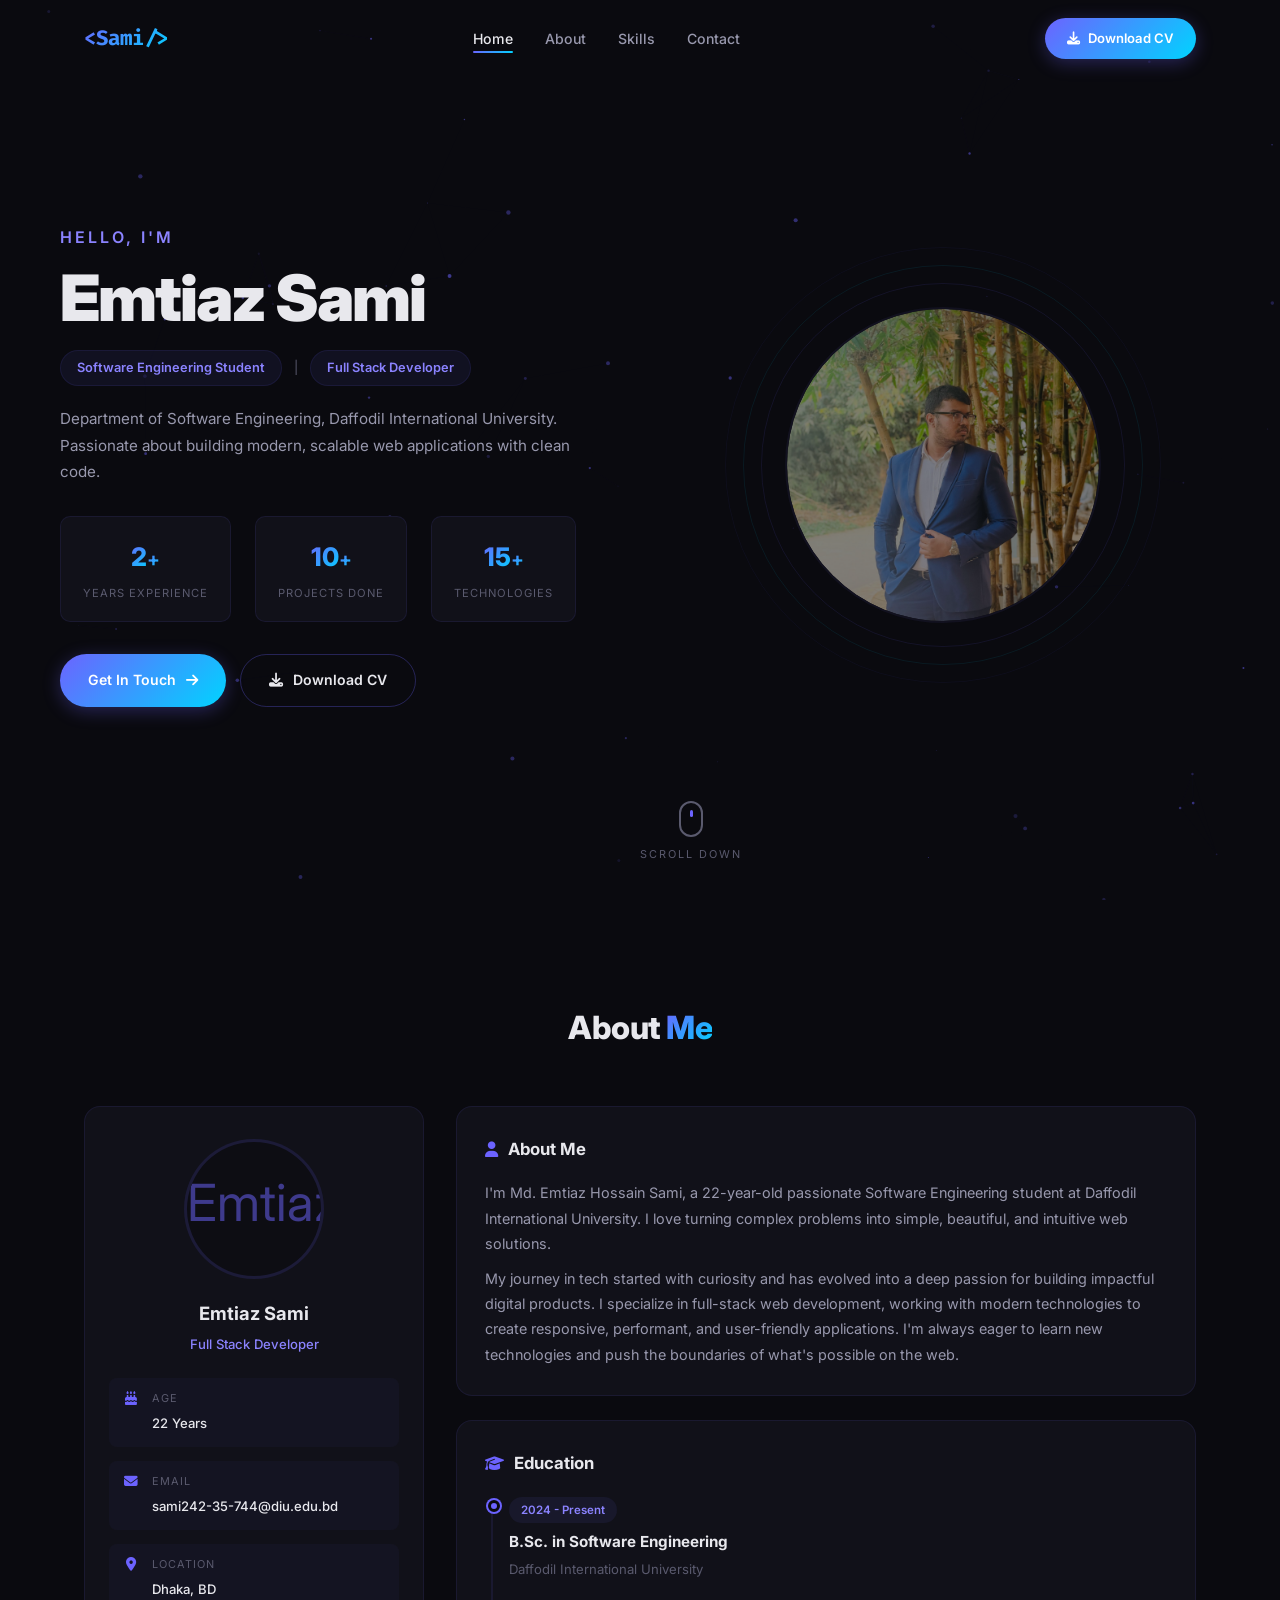
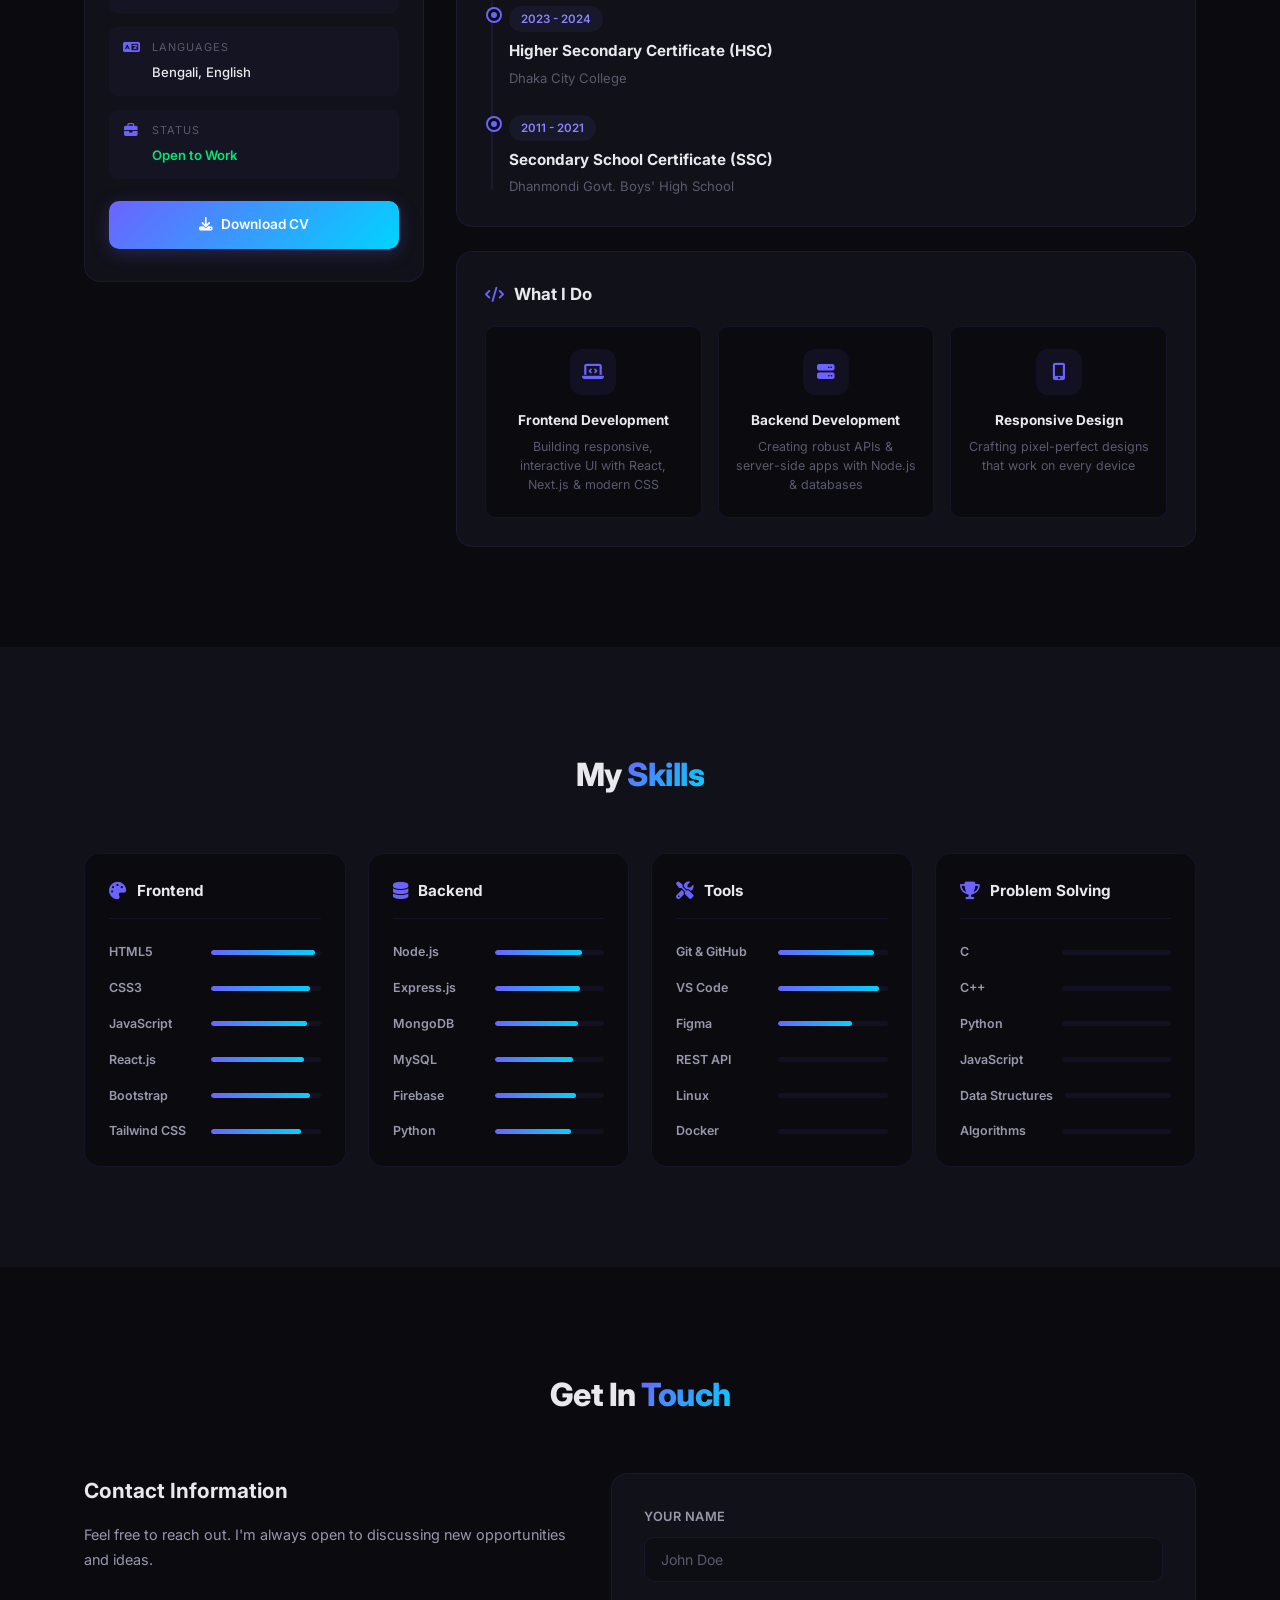
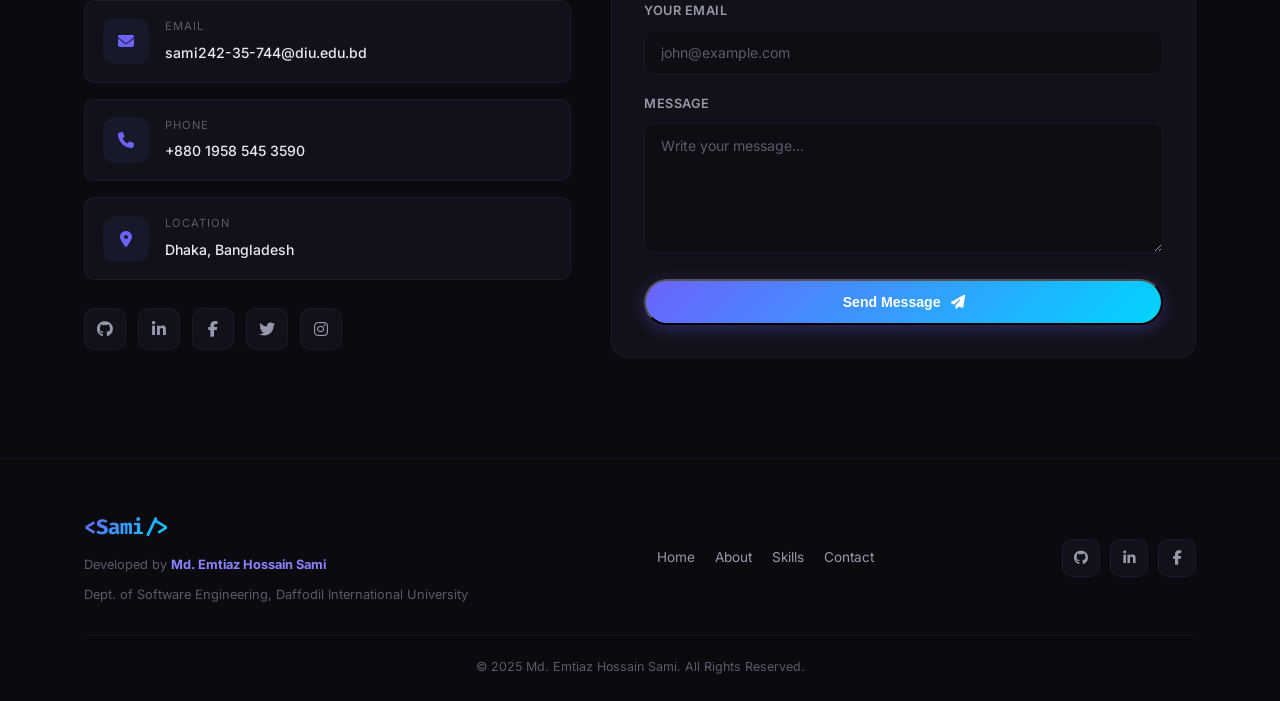
==== index.htm @ e71efe50 "Rename index.html to index.htm" ====
<!DOCTYPE html>
<html lang="en">
<head>
    <meta charset="UTF-8">
    <meta name="viewport" content="width=device-width, initial-scale=1.0">
    <title>Emtiaz Sami | Portfolio</title>
    <link rel="preconnect" href="https://fonts.googleapis.com">
    <link href="https://fonts.googleapis.com/css2?family=Inter:wght@300;400;500;600;700;800;900&family=Fira+Code:wght@400;500&display=swap" rel="stylesheet">
    <link rel="stylesheet" href="https://cdnjs.cloudflare.com/ajax/libs/font-awesome/6.5.1/css/all.min.css">
    <link rel="stylesheet" href="style.css">
</head>
<body>

    <!-- LOADER -->
    <div class="loader" id="loader">
        <div class="loader-content">
            <div class="loader-spinner"></div>
            <span>Loading...</span>
        </div>
    </div>

    <!-- PARTICLES -->
    <canvas id="particles"></canvas>

    <!-- NAVBAR -->
    <nav class="navbar" id="navbar">
        <div class="nav-container">
            <a href="#home" class="nav-logo">&lt;Sami/&gt;</a>
            <ul class="nav-menu" id="navMenu">
                <li><a href="#home" class="nav-link active">Home</a></li>
                <li><a href="#about" class="nav-link">About</a></li>
                <li><a href="#skills" class="nav-link">Skills</a></li>
                <li><a href="#contact" class="nav-link">Contact</a></li>
            </ul>
            <div class="nav-actions">
                <a href="#" class="btn-download" id="downloadCVNav">
                    <i class="fas fa-download"></i> Download CV
                </a>
                <button class="menu-btn" id="menuBtn">
                    <span></span><span></span><span></span>
                </button>
            </div>
        </div>
    </nav>

    <!-- MOBILE MENU -->
    <div class="mobile-menu" id="mobileMenu">
        <a href="#home">Home</a>
        <a href="#about">About</a>
        <a href="#skills">Skills</a>
        <a href="#contact">Contact</a>
        <a href="#" class="btn-download-mobile" id="downloadCVMobile">
            <i class="fas fa-download"></i> Download CV
        </a>
    </div>

    <!-- ========== HOME ========== -->
    <section class="hero" id="home">
        <div class="hero-container">
            <div class="hero-left">
                <p class="hero-greeting">Hello, I'm</p>
                <h1 class="hero-name">Emtiaz Sami</h1>
                <div class="hero-role">
                    <span class="role-tag">Software Engineering Student</span>
                    <span class="role-divider">|</span>
                    <span class="role-tag">Full Stack Developer</span>
                </div>
                <p class="hero-desc">
                    Department of Software Engineering, Daffodil International University. 
                    Passionate about building modern, scalable web applications with clean code.
                </p>
                <div class="hero-stats">
                    <div class="stat-box">
                        <span class="stat-num" data-count="2">0</span><span class="stat-plus">+</span>
                        <span class="stat-text">Years Experience</span>
                    </div>
                    <div class="stat-box">
                        <span class="stat-num" data-count="10">0</span><span class="stat-plus">+</span>
                        <span class="stat-text">Projects Done</span>
                    </div>
                    <div class="stat-box">
                        <span class="stat-num" data-count="15">0</span><span class="stat-plus">+</span>
                        <span class="stat-text">Technologies</span>
                    </div>
                </div>
                <div class="hero-btns">
                    <a href="#contact" class="btn-primary">
                        <span>Get In Touch</span>
                        <i class="fas fa-arrow-right"></i>
                    </a>
                    <a href="#" class="btn-outline" id="downloadCVHero">
                        <i class="fas fa-download"></i>
                        <span>Download CV</span>
                    </a>
                </div>
            </div>
            <div class="hero-right">
                <div class="hero-photo-wrap">
                    <div class="hero-photo-ring ring-1"></div>
                    <div class="hero-photo-ring ring-2"></div>
                    <div class="hero-photo-ring ring-3"></div>
                    <div class="hero-photo">
                        <img src="hero-photo.jpg.jpg" alt="Emtiaz">
                    </div>
                </div>
            </div>
        </div>
        <div class="scroll-down">
            <div class="scroll-mouse"><div class="scroll-wheel"></div></div>
            <span>Scroll Down</span>
        </div>
    </section>

    <!-- ========== ABOUT ========== -->
    <section class="about-section" id="about">
        <div class="container">
            <h2 class="section-heading">About <span class="text-gradient">Me</span></h2>
            <div class="about-layout">
                <!-- Left Sidebar -->
                <div class="about-sidebar">
                    <div class="about-photo-card">
                        <div class="about-photo">
                            <img src="about-photo.jpg" alt="Emtiaz">
                        </div>
                        <h3>Emtiaz Sami</h3>
                        <p>Full Stack Developer</p>
                        <div class="about-quick-info">
                            <div class="quick-item">
                                <i class="fas fa-birthday-cake"></i>
                                <div>
                                    <span class="quick-label">Age</span>
                                    <span class="quick-value">22 Years</span>
                                </div>
                            </div>
                            <div class="quick-item">
                                <i class="fas fa-envelope"></i>
                                <div>
                                    <span class="quick-label">Email</span>
                                    <span class="quick-value">sami242-35-744@diu.edu.bd</span>
                                </div>
                            </div>
                            <div class="quick-item">
                                <i class="fas fa-map-marker-alt"></i>
                                <div>
                                    <span class="quick-label">Location</span>
                                    <span class="quick-value">Dhaka, BD</span>
                                </div>
                            </div>
                            <div class="quick-item">
                                <i class="fas fa-language"></i>
                                <div>
                                    <span class="quick-label">Languages</span>
                                    <span class="quick-value">Bengali, English</span>
                                </div>
                            </div>
                            <div class="quick-item">
                                <i class="fas fa-briefcase"></i>
                                <div>
                                    <span class="quick-label">Status</span>
                                    <span class="quick-value status-open">Open to Work</span>
                                </div>
                            </div>
                        </div>
                        <a href="#" class="btn-download-full" id="downloadCVAbout">
                            <i class="fas fa-download"></i> Download CV
                        </a>
                    </div>
                </div>

                <!-- Right Content -->
                <div class="about-main">
                    <div class="about-card">
                        <h3><i class="fas fa-user"></i> About Me</h3>
                        <p>
                            I'm Md. Emtiaz Hossain Sami, a 22-year-old passionate Software Engineering student 
                            at Daffodil International University. I love turning complex problems into simple, 
                            beautiful, and intuitive web solutions.
                        </p>
                        <p>
                            My journey in tech started with curiosity and has evolved into a deep passion for 
                            building impactful digital products. I specialize in full-stack web development, 
                            working with modern technologies to create responsive, performant, and user-friendly 
                            applications. I'm always eager to learn new technologies and push the boundaries 
                            of what's possible on the web.
                        </p>
                    </div>

                    <div class="about-card">
                        <h3><i class="fas fa-graduation-cap"></i> Education</h3>
                        <div class="timeline">
                            <div class="timeline-item">
                                <div class="timeline-dot"></div>
                                <div class="timeline-content">
                                    <span class="timeline-date">2024 - Present</span>
                                    <h4>B.Sc. in Software Engineering</h4>
                                    <p>Daffodil International University</p>
                                </div>
                            </div>
                            <div class="timeline-item">
                                <div class="timeline-dot"></div>
                                <div class="timeline-content">
                                    <span class="timeline-date">2023 - 2024</span>
                                    <h4>Higher Secondary Certificate (HSC)</h4>
                                    <p>Dhaka City College</p>
                                </div>
                            </div>
                            <div class="timeline-item">
                                <div class="timeline-dot"></div>
                                <div class="timeline-content">
                                    <span class="timeline-date">2011 - 2021</span>
                                    <h4>Secondary School Certificate (SSC)</h4>
                                    <p>Dhanmondi Govt. Boys' High School</p>
                                </div>
                            </div>
                        </div>
                    </div>

                    <div class="about-card">
                        <h3><i class="fas fa-code"></i> What I Do</h3>
                        <div class="service-grid">
                            <div class="service-item">
                                <div class="service-icon"><i class="fas fa-laptop-code"></i></div>
                                <h4>Frontend Development</h4>
                                <p>Building responsive, interactive UI with React, Next.js & modern CSS</p>
                            </div>
                            <div class="service-item">
                                <div class="service-icon"><i class="fas fa-server"></i></div>
                                <h4>Backend Development</h4>
                                <p>Creating robust APIs & server-side apps with Node.js & databases</p>
                            </div>
                            <div class="service-item">
                                <div class="service-icon"><i class="fas fa-mobile-alt"></i></div>
                                <h4>Responsive Design</h4>
                                <p>Crafting pixel-perfect designs that work on every device</p>
                            </div>
                        </div>
                    </div>
                </div>
            </div>
        </div>
    </section>

    <!-- ========== SKILLS ========== -->
    <section class="skills-section" id="skills">
        <div class="container">
            <h2 class="section-heading">My <span class="text-gradient">Skills</span></h2>
            <div class="skills-grid">
                <!-- Frontend -->
                <div class="skill-category">
                    <div class="skill-category-header">
                        <i class="fas fa-palette"></i>
                        <h3>Frontend</h3>
                    </div>
                    <div class="skill-list">
                        <div class="skill-item">
                            <span class="skill-name">HTML5</span>
                            <div class="skill-bar-bg"><div class="skill-bar-fill" data-width="95"></div></div>
                        </div>
                        <div class="skill-item">
                            <span class="skill-name">CSS3</span>
                            <div class="skill-bar-bg"><div class="skill-bar-fill" data-width="90"></div></div>
                        </div>
                        <div class="skill-item">
                            <span class="skill-name">JavaScript</span>
                            <div class="skill-bar-bg"><div class="skill-bar-fill" data-width="88"></div></div>
                        </div>
                        <div class="skill-item">
                            <span class="skill-name">React.js</span>
                            <div class="skill-bar-bg"><div class="skill-bar-fill" data-width="85"></div></div>
                        </div>
                        <div class="skill-item">
                            <span class="skill-name">Bootstrap</span>
                            <div class="skill-bar-bg"><div class="skill-bar-fill" data-width="90"></div></div>
                        </div>
                        <div class="skill-item">
                            <span class="skill-name">Tailwind CSS</span>
                            <div class="skill-bar-bg"><div class="skill-bar-fill" data-width="82"></div></div>
                        </div>
                    </div>
                </div>

                <!-- Backend -->
                <div class="skill-category">
                    <div class="skill-category-header">
                        <i class="fas fa-database"></i>
                        <h3>Backend</h3>
                    </div>
                    <div class="skill-list">
                        <div class="skill-item">
                            <span class="skill-name">Node.js</span>
                            <div class="skill-bar-bg"><div class="skill-bar-fill" data-width="80"></div></div>
                        </div>
                        <div class="skill-item">
                            <span class="skill-name">Express.js</span>
                            <div class="skill-bar-bg"><div class="skill-bar-fill" data-width="78"></div></div>
                        </div>
                        <div class="skill-item">
                            <span class="skill-name">MongoDB</span>
                            <div class="skill-bar-bg"><div class="skill-bar-fill" data-width="76"></div></div>
                        </div>
                        <div class="skill-item">
                            <span class="skill-name">MySQL</span>
                            <div class="skill-bar-bg"><div class="skill-bar-fill" data-width="72"></div></div>
                        </div>
                        <div class="skill-item">
                            <span class="skill-name">Firebase</span>
                            <div class="skill-bar-bg"><div class="skill-bar-fill" data-width="74"></div></div>
                        </div>
                        <div class="skill-item">
                            <span class="skill-name">Python</span>
                            <div class="skill-bar-bg"><div class="skill-bar-fill" data-width="70"></div></div>
                        </div>
                    </div>
                </div>

                <!-- Tools -->
                <div class="skill-category">
                    <div class="skill-category-header">
                        <i class="fas fa-tools"></i>
                        <h3>Tools</h3>
                    </div>
                    <div class="skill-list">
                        <div class="skill-item">
                            <span class="skill-name">Git & GitHub</span>
                            <div class="skill-bar-bg"><div class="skill-bar-fill" data-width="88"></div></div>
                        </div>
                        <div class="skill-item">
                            <span class="skill-name">VS Code</span>
                            <div class="skill-bar-bg"><div class="skill-bar-fill" data-width="92"></div></div>
                        </div>
                        <div class="skill-item">
                            <span class="skill-name">Figma</span>
                            <div class="skill-bar-bg"><div class="skill-bar-fill" data-width="68"></div></div>
                        </div>
                        <div class="skill-item">
                            <span class="skill-name">REST API</span>
                            <div class="skill-bar-bg"><div class="skill-bar-fill" data-width="80"></div></div>
                        </div>
                        <div class="skill-item">
                            <span class="skill-name">Linux</span>
                            <div class="skill-bar-bg"><div class="skill-bar-fill" data-width="60"></div></div>
                        </div>
                        <div class="skill-item">
                            <span class="skill-name">Docker</span>
                            <div class="skill-bar-bg"><div class="skill-bar-fill" data-width="55"></div></div>
                        </div>
                    </div>
                </div>

                <!-- Competitive Programming -->
                <div class="skill-category">
                    <div class="skill-category-header">
                        <i class="fas fa-trophy"></i>
                        <h3>Problem Solving</h3>
                    </div>
                    <div class="skill-list">
                        <div class="skill-item">
                            <span class="skill-name">C</span>
                            <div class="skill-bar-bg"><div class="skill-bar-fill" data-width="78"></div></div>
                        </div>
                        <div class="skill-item">
                            <span class="skill-name">C++</span>
                            <div class="skill-bar-bg"><div class="skill-bar-fill" data-width="72"></div></div>
                        </div>
                        <div class="skill-item">
                            <span class="skill-name">Python</span>
                            <div class="skill-bar-bg"><div class="skill-bar-fill" data-width="70"></div></div>
                        </div>
                        <div class="skill-item">
                            <span class="skill-name">JavaScript</span>
                            <div class="skill-bar-bg"><div class="skill-bar-fill" data-width="75"></div></div>
                        </div>
                        <div class="skill-item">
                            <span class="skill-name">Data Structures</span>
                            <div class="skill-bar-bg"><div class="skill-bar-fill" data-width="74"></div></div>
                        </div>
                        <div class="skill-item">
                            <span class="skill-name">Algorithms</span>
                            <div class="skill-bar-bg"><div class="skill-bar-fill" data-width="72"></div></div>
                        </div>
                    </div>
                </div>
            </div>
        </div>
    </section>

    <!-- ========== CONTACT ========== -->
    <section class="contact-section" id="contact">
        <div class="container">
            <h2 class="section-heading">Get In <span class="text-gradient">Touch</span></h2>
            <div class="contact-layout">
                <!-- Left Info -->
                <div class="contact-info">
                    <h3>Contact Information</h3>
                    <p>Feel free to reach out. I'm always open to discussing new opportunities and ideas.</p>
                    <div class="contact-list">
                        <div class="contact-item">
                            <div class="contact-icon"><i class="fas fa-envelope"></i></div>
                            <div>
                                <span>Email</span>
                                <a href="mailto:sami242-35-744@diu.edu.bd">sami242-35-744@diu.edu.bd</a>
                            </div>
                        </div>
                        <div class="contact-item">
                            <div class="contact-icon"><i class="fas fa-phone"></i></div>
                            <div>
                                <span>Phone</span>
                                <a href="tel:+88019585453590">+880 1958 545 3590</a>
                            </div>
                        </div>
                        <div class="contact-item">
                            <div class="contact-icon"><i class="fas fa-map-marker-alt"></i></div>
                            <div>
                                <span>Location</span>
                                <a href="#">Dhaka, Bangladesh</a>
                            </div>
                        </div>
                    </div>
                    <div class="contact-socials">
                        <a href="https://github.com/sami21-lgtm" target="_blank"><i class="fab fa-github"></i></a>
                        <a href="#"><i class="fab fa-linkedin-in"></i></a>
                        <a href="#"><i class="fab fa-facebook-f"></i></a>
                        <a href="#"><i class="fab fa-twitter"></i></a>
                        <a href="#"><i class="fab fa-instagram"></i></a>
                    </div>
                </div>

                <!-- Right Form -->
                <div class="contact-form-wrap">
                    <form id="contactForm" class="contact-form">
                        <div class="form-group">
                            <label>Your Name</label>
                            <input type="text" id="cName" placeholder="John Doe" required>
                        </div>
                        <div class="form-group">
                            <label>Your Email</label>
                            <input type="email" id="cEmail" placeholder="john@example.com" required>
                        </div>
                        <div class="form-group">
                            <label>Message</label>
                            <textarea id="cMessage" rows="6" placeholder="Write your message..." required></textarea>
                        </div>
                        <button type="submit" class="btn-primary btn-full">
                            <span>Send Message</span>
                            <i class="fas fa-paper-plane"></i>
                        </button>
                    </form>
                </div>
            </div>
        </div>
    </section>

    <!-- FOOTER -->
    <footer class="footer">
        <div class="container">
            <div class="footer-inner">
                <div class="footer-brand">
                    <a href="#home" class="nav-logo">&lt;Sami/&gt;</a>
                    <p>Developed by <strong>Md. Emtiaz Hossain Sami</strong></p>
                    <p>Dept. of Software Engineering, Daffodil International University</p>
                </div>
                <div class="footer-links">
                    <a href="#home">Home</a>
                    <a href="#about">About</a>
                    <a href="#skills">Skills</a>
                    <a href="#contact">Contact</a>
                </div>
                <div class="footer-socials">
                    <a href="https://github.com/sami21-lgtm" target="_blank"><i class="fab fa-github"></i></a>
                    <a href="#"><i class="fab fa-linkedin-in"></i></a>
                    <a href="#"><i class="fab fa-facebook-f"></i></a>
                </div>
            </div>
            <div class="footer-bottom">
                <p>&copy; 2025 Md. Emtiaz Hossain Sami. All Rights Reserved.</p>
            </div>
        </div>
    </footer>

    <!-- BACK TO TOP -->
    <button class="back-top" id="backTop"><i class="fas fa-arrow-up"></i></button>

    <script src="script.js"></script>
</body>
</html>
---- style.css ----
/* ========================================
   RESET & VARIABLES
======================================== */
*, *::before, *::after { margin: 0; padding: 0; box-sizing: border-box; }

:root {
    --bg: #0a0a0f;
    --bg-card: #111119;
    --bg-card-hover: #16161f;
    --bg-input: #0d0d14;
    --text: #e8e8ed;
    --text-secondary: #9898ad;
    --text-muted: #5a5a6e;
    --accent: #6c63ff;
    --accent-light: #8b83ff;
    --accent-cyan: #00d4ff;
    --gradient: linear-gradient(135deg, #6c63ff, #00d4ff);
    --gradient-hover: linear-gradient(135deg, #5a52e0, #00b8d9);
    --border: rgba(108, 99, 255, 0.1);
    --border-hover: rgba(108, 99, 255, 0.3);
    --glow: 0 0 25px rgba(108, 99, 255, 0.12);
    --glow-strong: 0 0 45px rgba(108, 99, 255, 0.22);
    --radius: 16px;
    --radius-sm: 10px;
    --transition: all 0.35s cubic-bezier(0.4, 0, 0.2, 1);
    --font: 'Inter', sans-serif;
    --font-code: 'Fira Code', monospace;
}

html {
    scroll-behavior: smooth;
    scrollbar-width: thin;
    scrollbar-color: var(--accent) var(--bg);
}
html::-webkit-scrollbar { width: 5px; }
html::-webkit-scrollbar-track { background: var(--bg); }
html::-webkit-scrollbar-thumb { background: var(--accent); border-radius: 3px; }

body {
    font-family: var(--font);
    background: var(--bg);
    color: var(--text);
    line-height: 1.75;
    overflow-x: hidden;
}

a { text-decoration: none; color: inherit; transition: var(--transition); }
img { max-width: 100%; display: block; }

.container { max-width: 1160px; margin: 0 auto; padding: 0 24px; }

.text-gradient {
    background: var(--gradient);
    -webkit-background-clip: text;
    -webkit-text-fill-color: transparent;
    background-clip: text;
}

.section-heading {
    font-size: 2rem;
    font-weight: 800;
    text-align: center;
    margin-bottom: 50px;
    letter-spacing: -0.5px;
}

/* ========================================
   LOADER
======================================== */
.loader {
    position: fixed;
    inset: 0;
    background: var(--bg);
    z-index: 100000;
    display: flex;
    align-items: center;
    justify-content: center;
    transition: opacity 0.6s, visibility 0.6s;
}
.loader.hidden { opacity: 0; visibility: hidden; pointer-events: none; }

.loader-content {
    display: flex;
    flex-direction: column;
    align-items: center;
    gap: 20px;
    color: var(--text-secondary);
    font-size: 0.9rem;
}

.loader-spinner {
    width: 40px;
    height: 40px;
    border: 3px solid var(--border);
    border-top-color: var(--accent);
    border-radius: 50%;
    animation: spin 0.8s linear infinite;
}

@keyframes spin { to { transform: rotate(360deg); } }

/* ========================================
   PARTICLES
======================================== */
#particles {
    position: fixed;
    inset: 0;
    z-index: 0;
    pointer-events: none;
}

/* ========================================
   NAVBAR
======================================== */
.navbar {
    position: fixed;
    top: 0;
    left: 0;
    right: 0;
    z-index: 1000;
    padding: 18px 0;
    transition: var(--transition);
}

.navbar.scrolled {
    background: rgba(10, 10, 15, 0.92);
    backdrop-filter: blur(20px);
    -webkit-backdrop-filter: blur(20px);
    border-bottom: 1px solid var(--border);
    padding: 12px 0;
}

.nav-container {
    max-width: 1160px;
    margin: 0 auto;
    padding: 0 24px;
    display: flex;
    align-items: center;
    justify-content: space-between;
}

.nav-logo {
    font-family: var(--font-code);
    font-size: 1.3rem;
    font-weight: 700;
    background: var(--gradient);
    -webkit-background-clip: text;
    -webkit-text-fill-color: transparent;
    background-clip: text;
}

.nav-menu {
    display: flex;
    list-style: none;
    gap: 32px;
}

.nav-link {
    color: var(--text-secondary);
    font-size: 0.88rem;
    font-weight: 500;
    position: relative;
    padding: 4px 0;
}

.nav-link::after {
    content: '';
    position: absolute;
    bottom: -2px;
    left: 0;
    width: 0;
    height: 2px;
    background: var(--gradient);
    border-radius: 2px;
    transition: width 0.3s;
}

.nav-link:hover, .nav-link.active { color: var(--text); }
.nav-link:hover::after, .nav-link.active::after { width: 100%; }

.nav-actions { display: flex; align-items: center; gap: 14px; }

.btn-download {
    display: inline-flex;
    align-items: center;
    gap: 8px;
    padding: 9px 22px;
    background: var(--gradient);
    border-radius: 50px;
    color: #fff;
    font-size: 0.82rem;
    font-weight: 600;
    box-shadow: 0 4px 18px rgba(108, 99, 255, 0.3);
    transition: var(--transition);
}

.btn-download:hover {
    transform: translateY(-2px);
    box-shadow: 0 6px 28px rgba(108, 99, 255, 0.45);
}

.menu-btn {
    display: none;
    flex-direction: column;
    gap: 5px;
    background: none;
    border: none;
    cursor: pointer;
    padding: 4px;
    z-index: 1001;
}

.menu-btn span {
    width: 24px;
    height: 2px;
    background: var(--text);
    border-radius: 2px;
    transition: var(--transition);
    transform-origin: center;
}

.menu-btn.active span:nth-child(1) { transform: translateY(7px) rotate(45deg); }
.menu-btn.active span:nth-child(2) { opacity: 0; }
.menu-btn.active span:nth-child(3) { transform: translateY(-7px) rotate(-45deg); }

/* Mobile Menu */
.mobile-menu {
    position: fixed;
    inset: 0;
    background: rgba(10, 10, 15, 0.97);
    backdrop-filter: blur(30px);
    z-index: 999;
    display: flex;
    flex-direction: column;
    align-items: center;
    justify-content: center;
    gap: 24px;
    opacity: 0;
    visibility: hidden;
    transition: var(--transition);
}

.mobile-menu.active { opacity: 1; visibility: visible; }

.mobile-menu a {
    font-size: 1.5rem;
    font-weight: 700;
    color: var(--text-secondary);
    transition: var(--transition);
}

.mobile-menu a:hover { color: var(--text); transform: translateX(6px); }

.btn-download-mobile {
    display: inline-flex;
    align-items: center;
    gap: 8px;
    padding: 14px 32px;
    background: var(--gradient);
    border-radius: 50px;
    color: #fff !important;
    font-weight: 600 !important;
    font-size: 1rem !important;
    margin-top: 12px;
    box-shadow: 0 4px 18px rgba(108, 99, 255, 0.3);
}

@media (max-width: 900px) {
    .nav-menu { display: none; }
    .btn-download { display: none; }
    .menu-btn { display: flex; }
}

/* ========================================
   HERO
======================================== */
.hero {
    min-height: 100vh;
    display: flex;
    align-items: center;
    justify-content: center;
    position: relative;
    z-index: 1;
    padding: 110px 24px 80px;
}

.hero-container {
    max-width: 1160px;
    margin: 0 auto;
    width: 100%;
    display: grid;
    grid-template-columns: 1fr 1fr;
    align-items: center;
    gap: 50px;
}

.hero-greeting {
    font-size: 1rem;
    color: var(--accent-light);
    font-weight: 600;
    text-transform: uppercase;
    letter-spacing: 3px;
    margin-bottom: 12px;
    animation: fadeUp 0.8s ease forwards;
}

.hero-name {
    font-size: clamp(2.6rem, 5.5vw, 4rem);
    font-weight: 900;
    letter-spacing: -2px;
    line-height: 1.1;
    margin-bottom: 16px;
    animation: fadeUp 0.8s ease 0.1s both;
}

.hero-role {
    display: flex;
    align-items: center;
    gap: 12px;
    flex-wrap: wrap;
    margin-bottom: 20px;
    animation: fadeUp 0.8s ease 0.2s both;
}

.role-tag {
    padding: 6px 16px;
    background: rgba(108, 99, 255, 0.08);
    border: 1px solid var(--border);
    border-radius: 50px;
    font-size: 0.8rem;
    font-weight: 600;
    color: var(--accent-light);
}

.role-divider { color: var(--text-muted); font-size: 0.8rem; }

.hero-desc {
    color: var(--text-secondary);
    font-size: 0.95rem;
    max-width: 520px;
    margin-bottom: 30px;
    animation: fadeUp 0.8s ease 0.3s both;
}

.hero-stats {
    display: flex;
    gap: 24px;
    flex-wrap: wrap;
    margin-bottom: 32px;
    animation: fadeUp 0.8s ease 0.4s both;
}

.stat-box {
    padding: 18px 22px;
    background: var(--bg-card);
    border: 1px solid var(--border);
    border-radius: var(--radius-sm);
    text-align: center;
    min-width: 130px;
    transition: var(--transition);
}

.stat-box:hover {
    border-color: var(--border-hover);
    transform: translateY(-3px);
    box-shadow: var(--glow);
}

.stat-num {
    font-size: 1.6rem;
    font-weight: 800;
    background: var(--gradient);
    -webkit-background-clip: text;
    -webkit-text-fill-color: transparent;
    background-clip: text;
}

.stat-plus {
    font-size: 1.2rem;
    font-weight: 700;
    background: var(--gradient);
    -webkit-background-clip: text;
    -webkit-text-fill-color: transparent;
    background-clip: text;
}

.stat-text {
    display: block;
    font-size: 0.7rem;
    color: var(--text-muted);
    text-transform: uppercase;
    letter-spacing: 1px;
    margin-top: 4px;
}

.hero-btns {
    display: flex;
    gap: 14px;
    flex-wrap: wrap;
    animation: fadeUp 0.8s ease 0.5s both;
}

.btn-primary {
    display: inline-flex;
    align-items: center;
    gap: 10px;
    padding: 13px 28px;
    background: var(--gradient);
    border-radius: 50px;
    color: #fff;
    font-size: 0.88rem;
    font-weight: 600;
    box-shadow: 0 4px 18px rgba(108, 99, 255, 0.3);
    transition: var(--transition);
}

.btn-primary:hover {
    transform: translateY(-3px);
    box-shadow: 0 8px 32px rgba(108, 99, 255, 0.5);
}

.btn-primary i { transition: transform 0.3s; }
.btn-primary:hover i { transform: translateX(4px); }

.btn-outline {
    display: inline-flex;
    align-items: center;
    gap: 10px;
    padding: 13px 28px;
    background: transparent;
    border: 1.5px solid var(--border-hover);
    border-radius: 50px;
    color: var(--text);
    font-size: 0.88rem;
    font-weight: 600;
    transition: var(--transition);
}

.btn-outline:hover {
    background: rgba(108, 99, 255, 0.08);
    border-color: var(--accent);
    transform: translateY(-3px);
}

.btn-full { width: 100%; justify-content: center; }

/* Hero Photo */
.hero-right {
    display: flex;
    align-items: center;
    justify-content: center;
    animation: fadeRight 1s ease 0.3s both;
}

.hero-photo-wrap {
    position: relative;
    width: 340px;
    height: 340px;
}

.hero-photo-ring {
    position: absolute;
    border-radius: 50%;
    border: 1px solid var(--border);
    animation: rotateRing linear infinite;
}

.ring-1 { inset: -12px; animation-duration: 18s; }
.ring-2 { inset: -30px; animation-duration: 28s; animation-direction: reverse; border-color: rgba(0, 212, 255, 0.08); }
.ring-3 { inset: -48px; animation-duration: 38s; border-color: rgba(108, 99, 255, 0.05); }

@keyframes rotateRing { to { transform: rotate(360deg); } }

.hero-photo {
    position: absolute;
    inset: 12px;
    background: var(--bg-card);
    border-radius: 50%;
    border: 2px solid var(--border);
    display: flex;
    align-items: center;
    justify-content: center;
    font-size: 5rem;
    color: var(--accent);
    opacity: 0.5;
    overflow: hidden;
    z-index: 2;
}

.hero-photo img {
    width: 100%;
    height: 100%;
    object-fit: cover;
    border-radius: 50%;
    opacity: 1;
}

/* Scroll Down */
.scroll-down {
    position: absolute;
    bottom: 36px;
    left: 50%;
    transform: translateX(-50%);
    display: flex;
    flex-direction: column;
    align-items: center;
    gap: 8px;
    animation: fadeUp 1s ease 1s both;
}

.scroll-mouse {
    width: 24px;
    height: 36px;
    border: 2px solid var(--text-muted);
    border-radius: 12px;
    display: flex;
    justify-content: center;
    padding-top: 7px;
}

.scroll-wheel {
    width: 3px;
    height: 7px;
    background: var(--accent);
    border-radius: 2px;
    animation: scrollAnim 2s infinite;
}

@keyframes scrollAnim {
    0% { transform: translateY(0); opacity: 1; }
    100% { transform: translateY(10px); opacity: 0; }
}

.scroll-down span {
    font-size: 0.68rem;
    color: var(--text-muted);
    text-transform: uppercase;
    letter-spacing: 2px;
}

/* ========================================
   ABOUT
======================================== */
.about-section {
    padding: 100px 0;
    position: relative;
    z-index: 1;
}

.about-layout {
    display: grid;
    grid-template-columns: 340px 1fr;
    gap: 32px;
    align-items: start;
}

/* Sidebar */
.about-sidebar {
    position: sticky;
    top: 100px;
}

.about-photo-card {
    background: var(--bg-card);
    border: 1px solid var(--border);
    border-radius: var(--radius);
    padding: 32px 24px;
    text-align: center;
}

.about-photo {
    width: 140px;
    height: 140px;
    border-radius: 50%;
    background: var(--bg);
    border: 3px solid var(--border-hover);
    margin: 0 auto 18px;
    display: flex;
    align-items: center;
    justify-content: center;
    font-size: 3.2rem;
    color: var(--accent);
    opacity: 0.5;
    overflow: hidden;
}

.about-photo img {
    width: 100%;
    height: 100%;
    object-fit: cover;
    border-radius: 50%;
    opacity: 1;
}

.about-photo-card h3 {
    font-size: 1.15rem;
    font-weight: 700;
    margin-bottom: 4px;
}

.about-photo-card > p {
    font-size: 0.82rem;
    color: var(--accent-light);
    font-weight: 500;
    margin-bottom: 22px;
}

.about-quick-info {
    text-align: left;
    display: flex;
    flex-direction: column;
    gap: 14px;
    margin-bottom: 22px;
}

.quick-item {
    display: flex;
    align-items: flex-start;
    gap: 12px;
    padding: 10px 12px;
    background: rgba(108, 99, 255, 0.04);
    border-radius: 8px;
    border: 1px solid transparent;
    transition: var(--transition);
}

.quick-item:hover {
    border-color: var(--border);
}

.quick-item i {
    color: var(--accent);
    font-size: 0.85rem;
    margin-top: 3px;
    width: 18px;
    text-align: center;
    flex-shrink: 0;
}

.quick-label {
    display: block;
    font-size: 0.68rem;
    color: var(--text-muted);
    text-transform: uppercase;
    letter-spacing: 1px;
}

.quick-value {
    font-size: 0.82rem;
    font-weight: 500;
    color: var(--text);
}

.status-open {
    color: #00e676 !important;
    font-weight: 600;
}

.btn-download-full {
    display: flex;
    align-items: center;
    justify-content: center;
    gap: 8px;
    width: 100%;
    padding: 12px;
    background: var(--gradient);
    border-radius: var(--radius-sm);
    color: #fff;
    font-size: 0.85rem;
    font-weight: 600;
    box-shadow: 0 4px 18px rgba(108, 99, 255, 0.25);
    transition: var(--transition);
}

.btn-download-full:hover {
    transform: translateY(-2px);
    box-shadow: 0 6px 28px rgba(108, 99, 255, 0.4);
}

/* Main Content */
.about-main {
    display: flex;
    flex-direction: column;
    gap: 24px;
}

.about-card {
    background: var(--bg-card);
    border: 1px solid var(--border);
    border-radius: var(--radius);
    padding: 28px;
    transition: var(--transition);
}

.about-card:hover {
    border-color: var(--border-hover);
}

.about-card h3 {
    font-size: 1.05rem;
    font-weight: 700;
    margin-bottom: 16px;
    display: flex;
    align-items: center;
    gap: 10px;
}

.about-card h3 i {
    color: var(--accent);
    font-size: 0.95rem;
}

.about-card p {
    color: var(--text-secondary);
    font-size: 0.9rem;
    margin-bottom: 10px;
}

.about-card p:last-child { margin-bottom: 0; }

/* Timeline */
.timeline {
    position: relative;
    padding-left: 24px;
}

.timeline::before {
    content: '';
    position: absolute;
    left: 6px;
    top: 8px;
    bottom: 8px;
    width: 2px;
    background: var(--border);
}

.timeline-item {
    position: relative;
    padding-bottom: 22px;
}

.timeline-item:last-child { padding-bottom: 0; }

.timeline-dot {
    position: absolute;
    left: -21px;
    top: 6px;
    width: 12px;
    height: 12px;
    background: var(--accent);
    border-radius: 50%;
    border: 3px solid var(--bg);
    box-shadow: 0 0 0 2px var(--accent);
}

.timeline-date {
    display: inline-block;
    padding: 3px 12px;
    background: rgba(108, 99, 255, 0.08);
    border-radius: 50px;
    font-size: 0.72rem;
    font-weight: 600;
    color: var(--accent-light);
    margin-bottom: 6px;
}

.timeline-content h4 {
    font-size: 0.95rem;
    font-weight: 700;
    margin-bottom: 2px;
}

.timeline-content p {
    font-size: 0.82rem;
    color: var(--text-muted);
    margin-bottom: 0;
}

/* Service Grid */
.service-grid {
    display: grid;
    grid-template-columns: repeat(3, 1fr);
    gap: 16px;
}

.service-item {
    padding: 22px 16px;
    background: var(--bg);
    border: 1px solid var(--border);
    border-radius: var(--radius-sm);
    text-align: center;
    transition: var(--transition);
}

.service-item:hover {
    border-color: var(--border-hover);
    transform: translateY(-4px);
    box-shadow: var(--glow);
}

.service-icon {
    width: 46px;
    height: 46px;
    background: rgba(108, 99, 255, 0.08);
    border-radius: 12px;
    display: flex;
    align-items: center;
    justify-content: center;
    margin: 0 auto 14px;
    color: var(--accent);
    font-size: 1.1rem;
}

.service-item h4 {
    font-size: 0.85rem;
    font-weight: 700;
    margin-bottom: 6px;
}

.service-item p {
    font-size: 0.78rem;
    color: var(--text-muted);
    line-height: 1.5;
}

/* ========================================
   SKILLS
======================================== */
.skills-section {
    padding: 100px 0;
    background: var(--bg-card);
    position: relative;
    z-index: 1;
}

.skills-grid {
    display: grid;
    grid-template-columns: repeat(4, 1fr);
    gap: 22px;
}

.skill-category {
    background: var(--bg);
    border: 1px solid var(--border);
    border-radius: var(--radius);
    padding: 24px;
    transition: var(--transition);
}

.skill-category:hover {
    border-color: var(--border-hover);
    box-shadow: var(--glow);
}

.skill-category-header {
    display: flex;
    align-items: center;
    gap: 10px;
    margin-bottom: 22px;
    padding-bottom: 14px;
    border-bottom: 1px solid var(--border);
}

.skill-category-header i {
    color: var(--accent);
    font-size: 1.1rem;
}

.skill-category-header h3 {
    font-size: 0.95rem;
    font-weight: 700;
}

.skill-list {
    display: flex;
    flex-direction: column;
    gap: 14px;
}

.skill-item {
    display: flex;
    align-items: center;
    gap: 12px;
}

.skill-name {
    font-size: 0.78rem;
    font-weight: 600;
    color: var(--text-secondary);
    min-width: 90px;
    flex-shrink: 0;
}

.skill-bar-bg {
    flex: 1;
    height: 5px;
    background: rgba(108, 99, 255, 0.08);
    border-radius: 5px;
    overflow: hidden;
}

.skill-bar-fill {
    height: 100%;
    background: var(--gradient);
    border-radius: 5px;
    width: 0;
    transition: width 1.2s cubic-bezier(0.4, 0, 0.2, 1);
}

/* ========================================
   CONTACT
======================================== */
.contact-section {
    padding: 100px 0;
    position: relative;
    z-index: 1;
}

.contact-layout {
    display: grid;
    grid-template-columns: 1fr 1.2fr;
    gap: 40px;
    align-items: start;
}

.contact-info h3 {
    font-size: 1.3rem;
    font-weight: 700;
    margin-bottom: 12px;
}

.contact-info > p {
    color: var(--text-secondary);
    font-size: 0.9rem;
    margin-bottom: 28px;
}

.contact-list {
    display: flex;
    flex-direction: column;
    gap: 16px;
    margin-bottom: 28px;
}

.contact-item {
    display: flex;
    align-items: center;
    gap: 16px;
    padding: 16px 18px;
    background: var(--bg-card);
    border: 1px solid var(--border);
    border-radius: var(--radius-sm);
    transition: var(--transition);
}

.contact-item:hover {
    border-color: var(--border-hover);
    transform: translateX(5px);
}

.contact-icon {
    width: 46px;
    height: 46px;
    display: flex;
    align-items: center;
    justify-content: center;
    background: rgba(108, 99, 255, 0.08);
    border-radius: 12px;
    color: var(--accent);
    font-size: 1rem;
    flex-shrink: 0;
}

.contact-item span {
    display: block;
    font-size: 0.7rem;
    color: var(--text-muted);
    text-transform: uppercase;
    letter-spacing: 1px;
    margin-bottom: 1px;
}

.contact-item a {
    color: var(--text);
    font-weight: 500;
    font-size: 0.88rem;
}

.contact-item a:hover { color: var(--accent-light); }

.contact-socials {
    display: flex;
    gap: 12px;
}

.contact-socials a {
    width: 42px;
    height: 42px;
    display: flex;
    align-items: center;
    justify-content: center;
    background: var(--bg-card);
    border: 1px solid var(--border);
    border-radius: 10px;
    color: var(--text-secondary);
    font-size: 1rem;
    transition: var(--transition);
}

.contact-socials a:hover {
    background: var(--gradient);
    color: #fff;
    border-color: transparent;
    transform: translateY(-3px);
    box-shadow: 0 5px 18px rgba(108, 99, 255, 0.3);
}

/* Contact Form */
.contact-form-wrap {
    background: var(--bg-card);
    border: 1px solid var(--border);
    border-radius: var(--radius);
    padding: 32px;
}

.form-group {
    margin-bottom: 18px;
}

.form-group label {
    display: block;
    font-size: 0.8rem;
    font-weight: 600;
    color: var(--text-secondary);
    margin-bottom: 8px;
    text-transform: uppercase;
    letter-spacing: 0.5px;
}

.form-group input,
.form-group textarea {
    width: 100%;
    padding: 13px 16px;
    background: var(--bg-input);
    border: 1.5px solid var(--border);
    border-radius: var(--radius-sm);
    color: var(--text);
    font-family: var(--font);
    font-size: 0.88rem;
    transition: var(--transition);
    outline: none;
}

.form-group input::placeholder,
.form-group textarea::placeholder { color: var(--text-muted); }

.form-group input:focus,
.form-group textarea:focus {
    border-color: var(--accent);
    box-shadow: 0 0 0 3px rgba(108, 99, 255, 0.08);
}

.form-group textarea { resize: vertical; min-height: 120px; }

.form-success {
    display: none;
    text-align: center;
    padding: 50px 20px;
}

.form-success.show { display: block; animation: fadeUp 0.5s ease; }

.form-success i { font-size: 3rem; color: #00e676; margin-bottom: 14px; }
.form-success h3 { font-size: 1.2rem; margin-bottom: 6px; }
.form-success p { color: var(--text-secondary); }

/* ========================================
   FOOTER
======================================== */
.footer {
    padding: 50px 0 24px;
    border-top: 1px solid var(--border);
    position: relative;
    z-index: 1;
}

.footer-inner {
    display: flex;
    align-items: center;
    justify-content: space-between;
    flex-wrap: wrap;
    gap: 24px;
    margin-bottom: 28px;
}

.footer-brand p {
    font-size: 0.8rem;
    color: var(--text-muted);
    margin-top: 8px;
}

.footer-brand strong { color: var(--accent-light); }

.footer-links {
    display: flex;
    gap: 20px;
}

.footer-links a {
    font-size: 0.85rem;
    color: var(--text-secondary);
}

.footer-links a:hover { color: var(--accent-light); }

.footer-socials {
    display: flex;
    gap: 10px;
}

.footer-socials a {
    width: 38px;
    height: 38px;
    display: flex;
    align-items: center;
    justify-content: center;
    background: var(--bg-card);
    border: 1px solid var(--border);
    border-radius: 10px;
    color: var(--text-secondary);
    font-size: 0.9rem;
    transition: var(--transition);
}

.footer-socials a:hover {
    background: var(--gradient);
    color: #fff;
    border-color: transparent;
}

.footer-bottom {
    padding-top: 20px;
    border-top: 1px solid var(--border);
    text-align: center;
}

.footer-bottom p {
    font-size: 0.78rem;
    color: var(--text-muted);
}

/* ========================================
   BACK TO TOP
======================================== */
.back-top {
    position: fixed;
    bottom: 28px;
    right: 28px;
    width: 44px;
    height: 44px;
    background: var(--gradient);
    border: none;
    border-radius: 12px;
    color: #fff;
    font-size: 0.95rem;
    cursor: pointer;
    z-index: 100;
    opacity: 0;
    visibility: hidden;
    transform: translateY(16px);
    transition: var(--transition);
    box-shadow: 0 4px 18px rgba(108, 99, 255, 0.3);
}

.back-top.show { opacity: 1; visibility: visible; transform: translateY(0); }
.back-top:hover { transform: translateY(-3px); box-shadow: 0 6px 28px rgba(108, 99, 255, 0.45); }

/* ========================================
   ANIMATIONS
======================================== */
@keyframes fadeUp {
    from { opacity: 0; transform: translateY(28px); }
    to { opacity: 1; transform: translateY(0); }
}

@keyframes fadeRight {
    from { opacity: 0; transform: translateX(36px); }
    to { opacity: 1; transform: translateX(0); }
}

.reveal {
    opacity: 0;
    transform: translateY(30px);
    transition: all 0.7s cubic-bezier(0.4, 0, 0.2, 1);
}

.reveal.revealed {
    opacity: 1;
    transform: translateY(0);
}

/* ========================================
   RESPONSIVE
======================================== */
@media (max-width: 1100px) {
    .skills-grid { grid-template-columns: repeat(2, 1fr); }
}

@media (max-width: 1024px) {
    .hero-container {
        grid-template-columns: 1fr;
        text-align: center;
        gap: 36px;
    }

    .hero-desc { margin-left: auto; margin-right: auto; }
    .hero-role { justify-content: center; }
    .hero-stats { justify-content: center; }
    .hero-btns { justify-content: center; }
    .hero-right { order: -1; }
    .hero-photo-wrap { width: 260px; height: 260px; }
    .hero-photo { font-size: 3.5rem; }

    .about-layout {
        grid-template-columns: 1fr;
    }

    .about-sidebar {
        position: static;
        max-width: 380px;
        margin: 0 auto;
    }

    .contact-layout { grid-template-columns: 1fr; }
}

@media (max-width: 768px) {
    .about-section, .skills-section, .contact-section { padding: 70px 0; }
    .hero { padding: 100px 24px 60px; }
    .hero-name { font-size: 2.2rem; }

    .hero-stats { gap: 12px; }
    .stat-box { min-width: 100px; padding: 14px 16px; }
    .stat-num { font-size: 1.3rem; }

    .service-grid { grid-template-columns: 1fr; }

    .skills-grid { grid-template-columns: 1fr; }

    .footer-inner {
        flex-direction: column;
        text-align: center;
    }

    .scroll-down { display: none; }
}

@media (max-width: 480px) {
    .container { padding: 0 16px; }
    .hero-btns { flex-direction: column; width: 100%; }
    .hero-btns .btn-primary,
    .hero-btns .btn-outline { width: 100%; justify-content: center; }
    .contact-form-wrap { padding: 22px; }
    .hero-stats { flex-direction: column; align-items: center; }
}
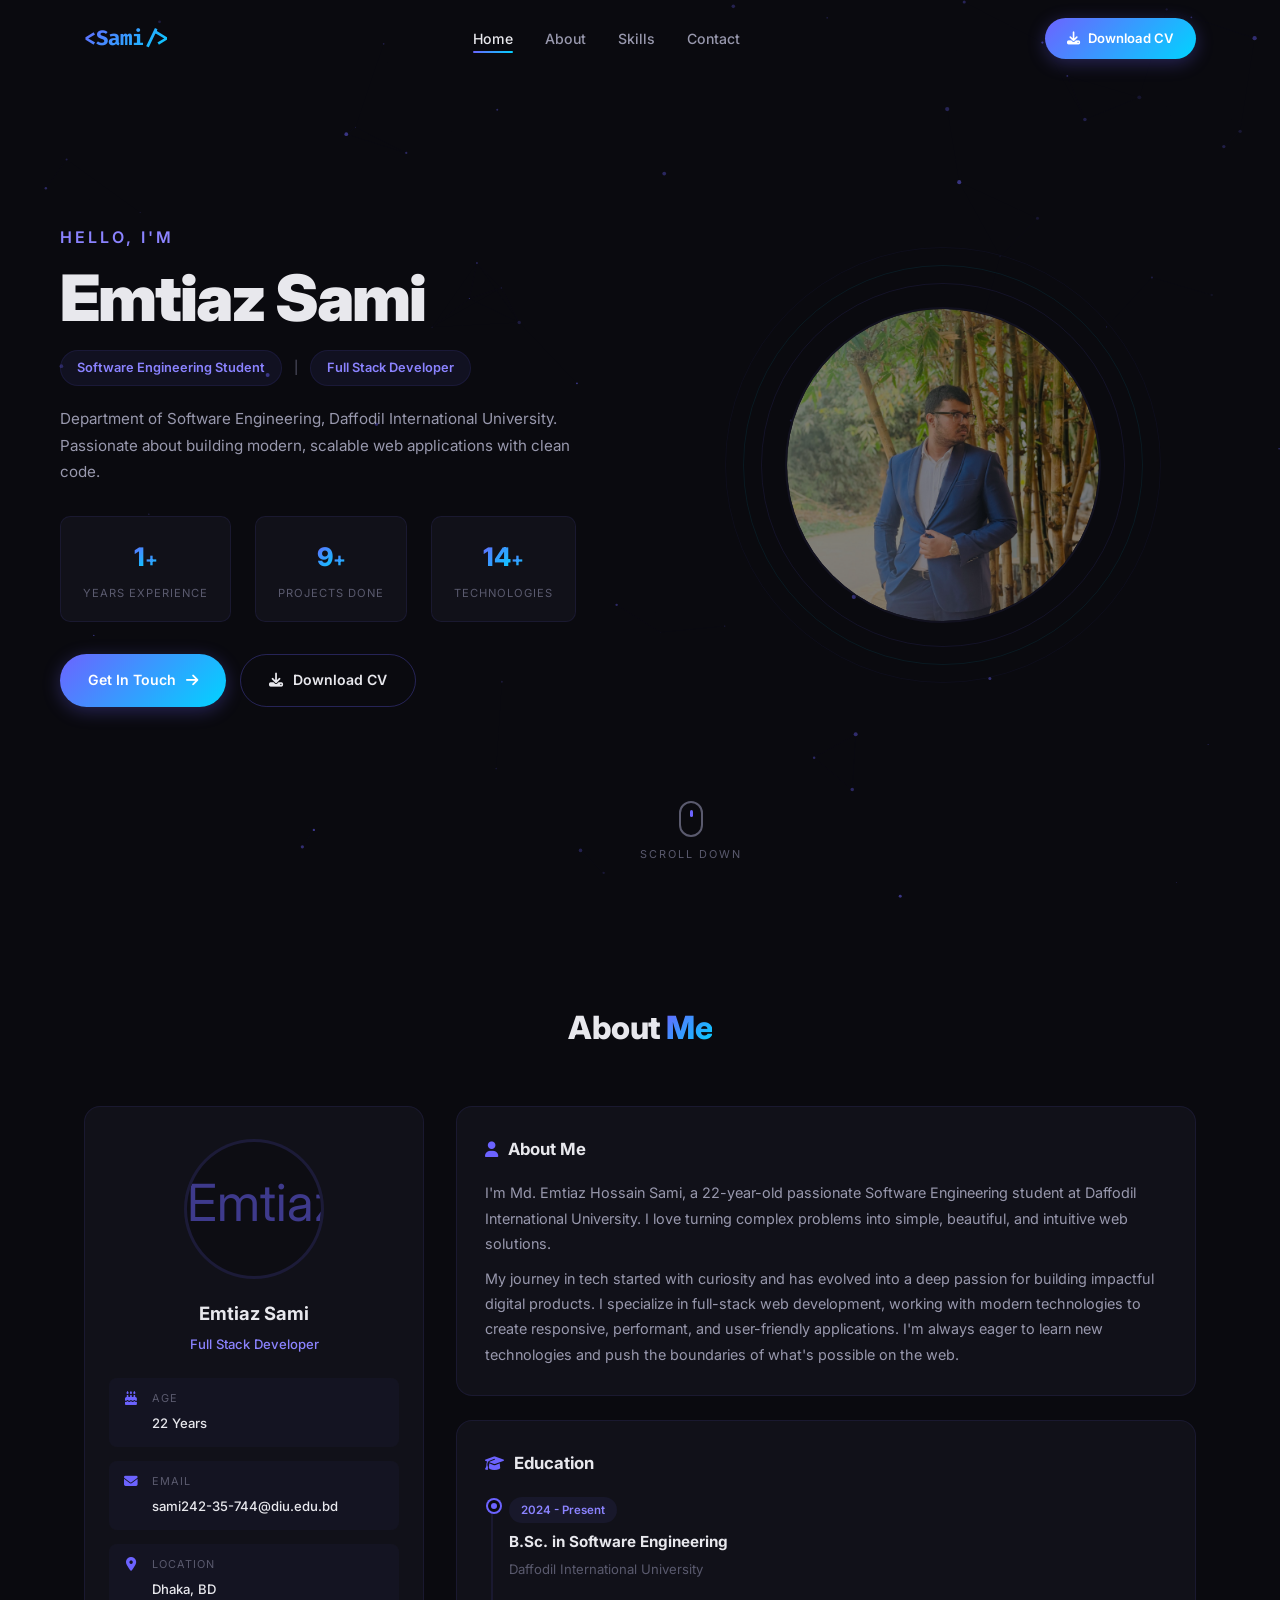
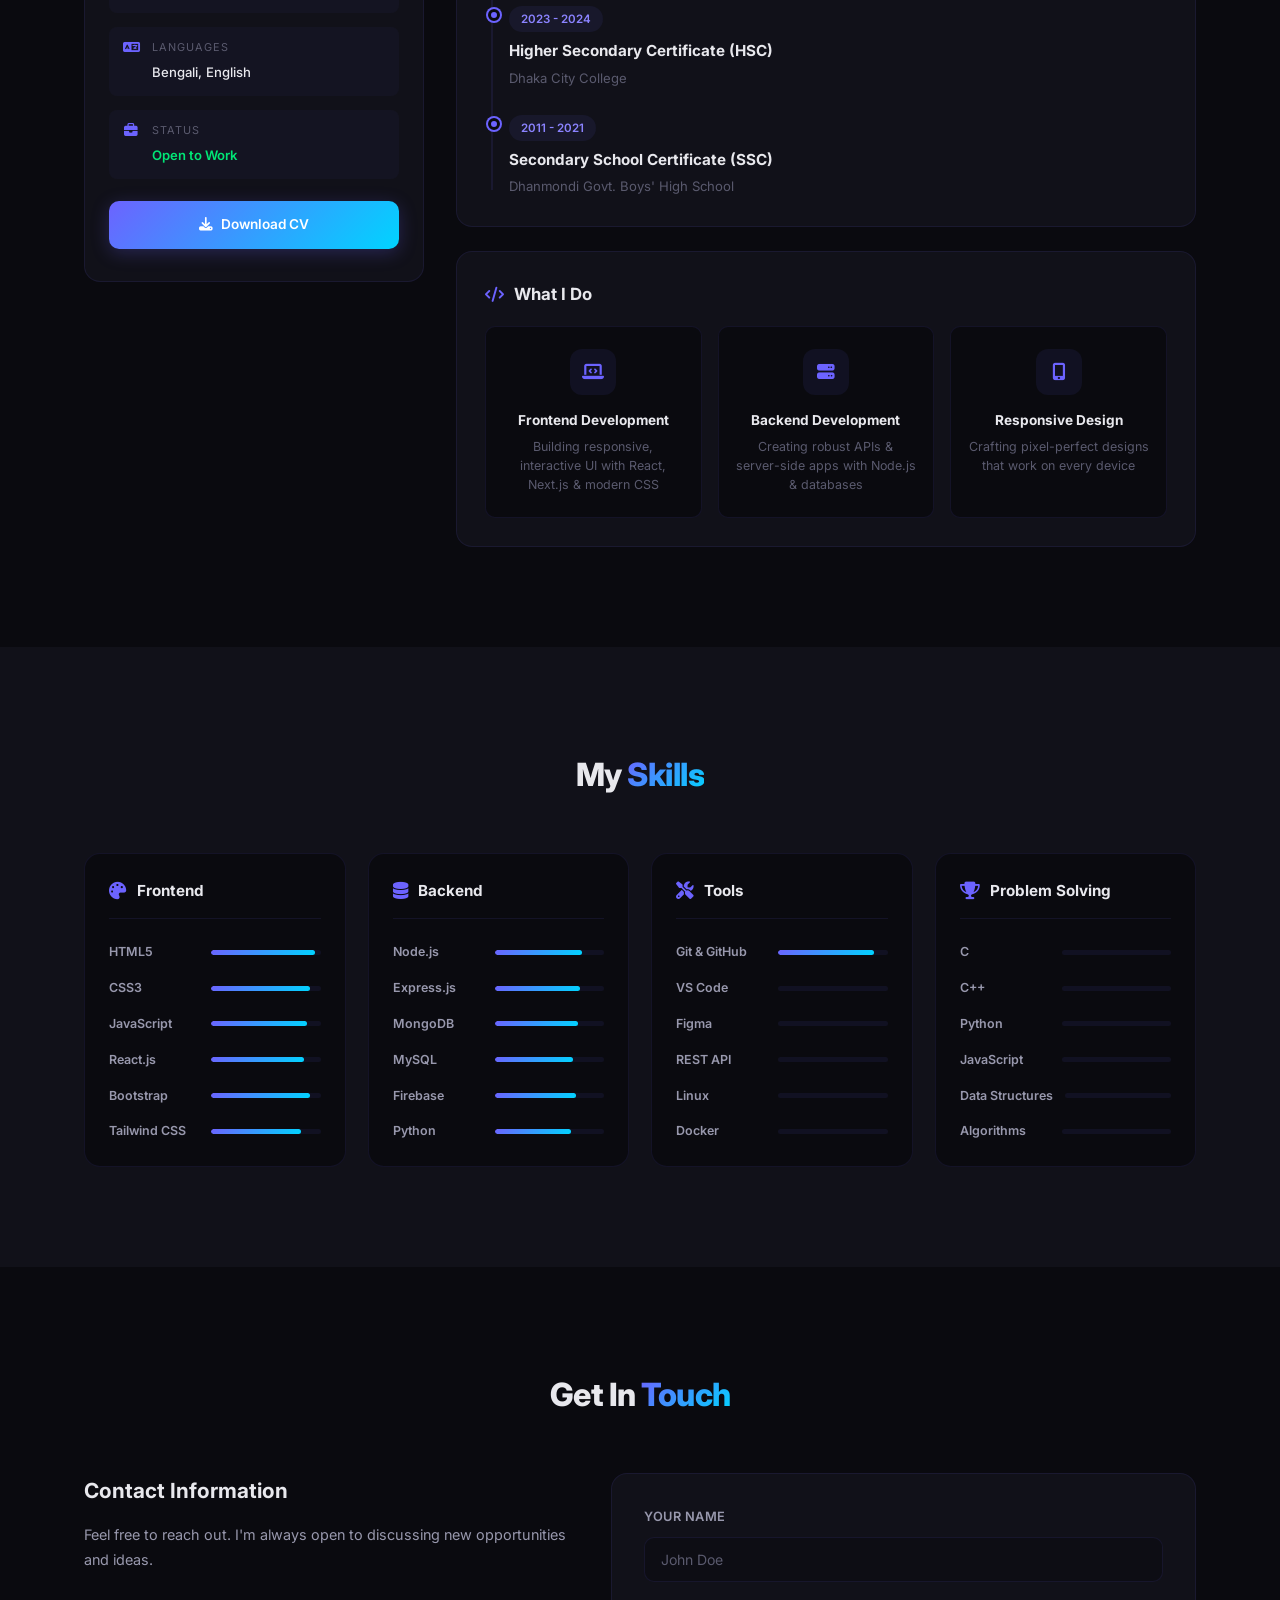
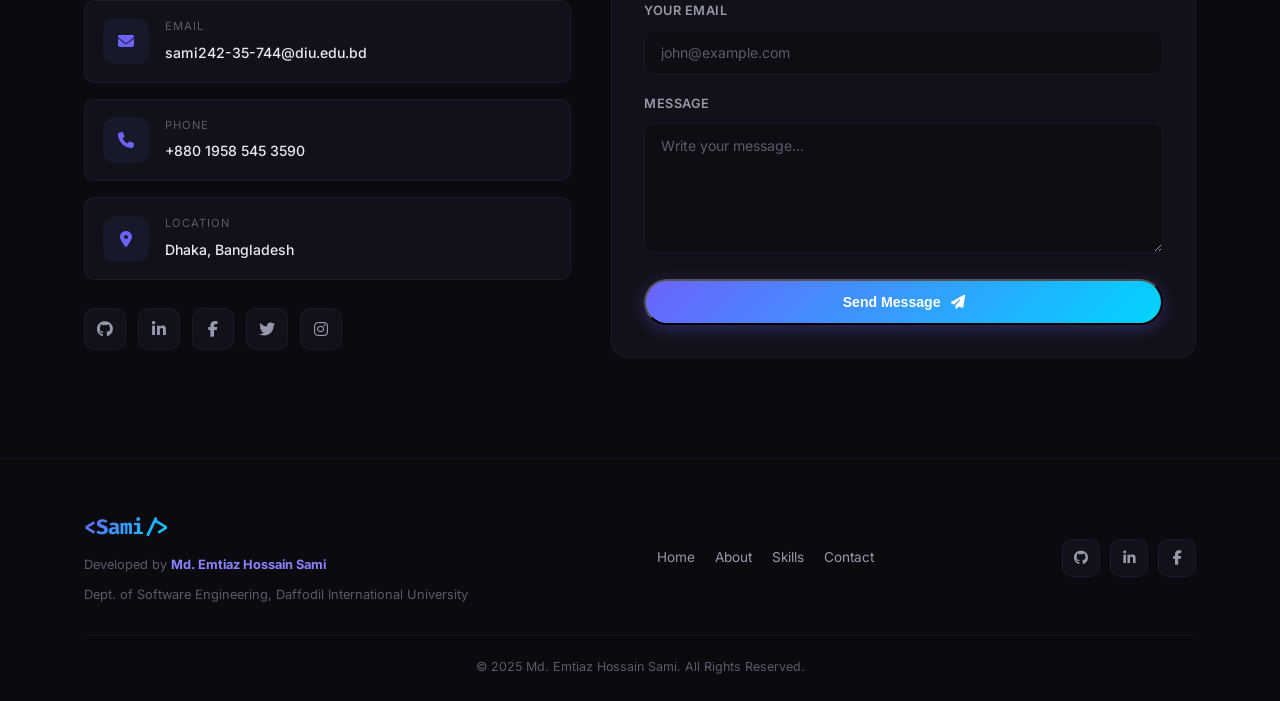
==== commit 9d7e0720: "Fix image source for about photo" ====
--- a/index.htm
+++ b/index.htm
@@ -120,7 +120,7 @@
                 <div class="about-sidebar">
                     <div class="about-photo-card">
                         <div class="about-photo">
-                            <img src="about-photo.jpg" alt="Emtiaz">
+                            <img src=about-photo.jpg.jpg" alt="Emtiaz">
                         </div>
                         <h3>Emtiaz Sami</h3>
                         <p>Full Stack Developer</p>
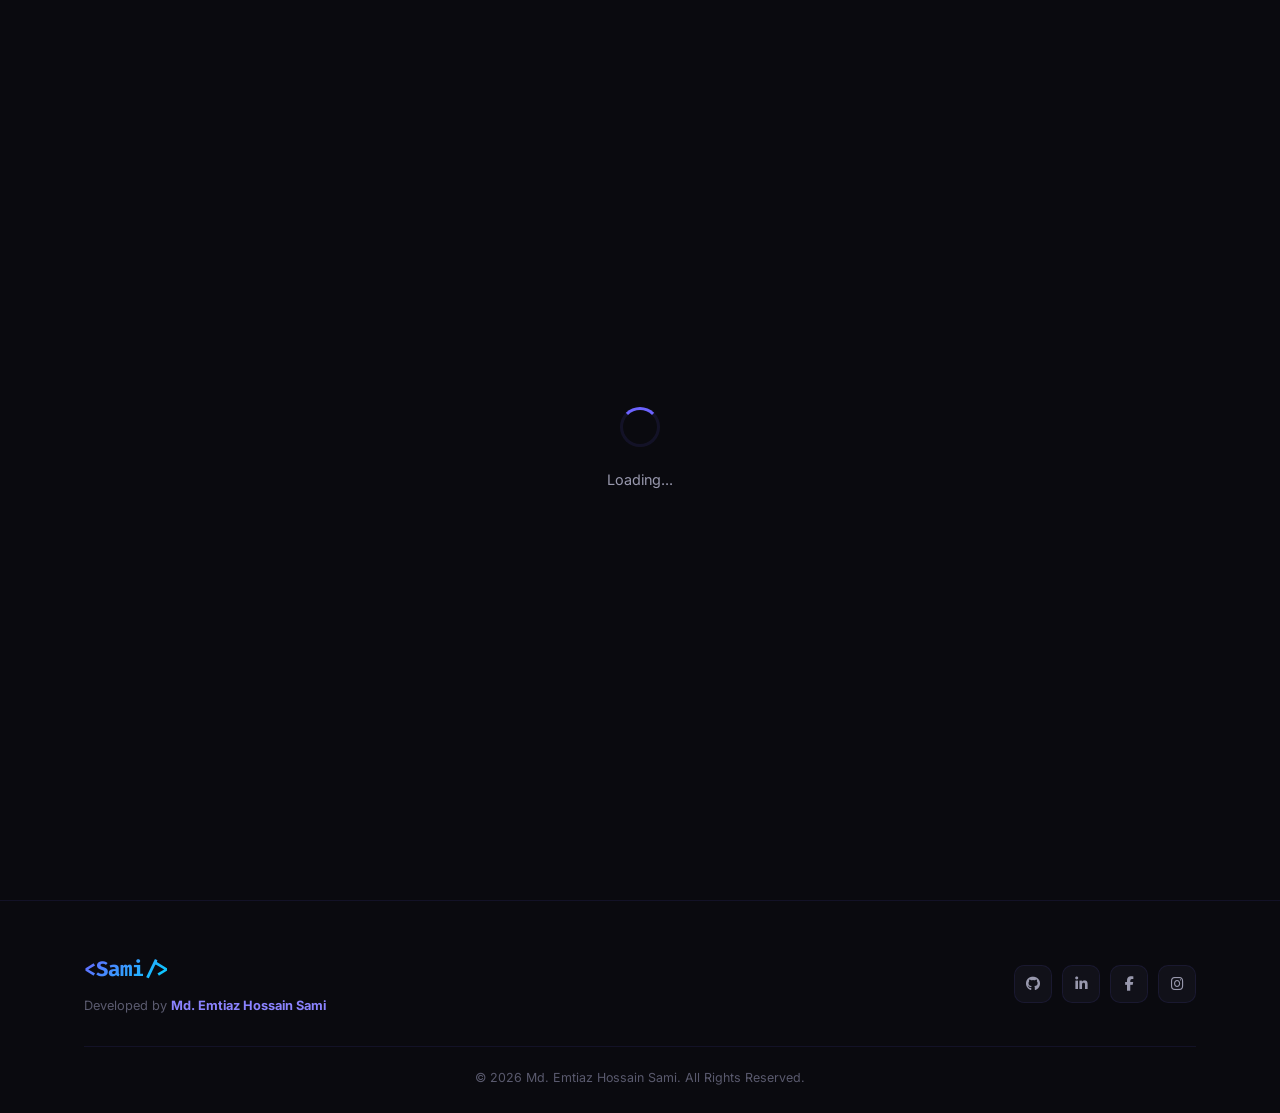
==== commit ec780494: "Update index.htm" ====
--- a/index.htm
+++ b/index.htm
@@ -43,18 +43,7 @@
         </div>
     </nav>
 
-    <!-- MOBILE MENU -->
-    <div class="mobile-menu" id="mobileMenu">
-        <a href="#home">Home</a>
-        <a href="#about">About</a>
-        <a href="#skills">Skills</a>
-        <a href="#contact">Contact</a>
-        <a href="#" class="btn-download-mobile" id="downloadCVMobile">
-            <i class="fas fa-download"></i> Download CV
-        </a>
-    </div>
-
-    <!-- ========== HOME ========== -->
+    <!-- HERO SECTION -->
     <section class="hero" id="home">
         <div class="hero-container">
             <div class="hero-left">
@@ -69,382 +58,31 @@
                     Department of Software Engineering, Daffodil International University. 
                     Passionate about building modern, scalable web applications with clean code.
                 </p>
-                <div class="hero-stats">
-                    <div class="stat-box">
-                        <span class="stat-num" data-count="2">0</span><span class="stat-plus">+</span>
-                        <span class="stat-text">Years Experience</span>
-                    </div>
-                    <div class="stat-box">
-                        <span class="stat-num" data-count="10">0</span><span class="stat-plus">+</span>
-                        <span class="stat-text">Projects Done</span>
-                    </div>
-                    <div class="stat-box">
-                        <span class="stat-num" data-count="15">0</span><span class="stat-plus">+</span>
-                        <span class="stat-text">Technologies</span>
-                    </div>
+                
+                <!-- Social Links in Hero for better visibility -->
+                <div class="contact-socials" style="margin-bottom: 25px;">
+                    <a href="https://github.com/sami21-lgtm" target="_blank"><i class="fab fa-github"></i></a>
+                    <a href="#" target="_blank"><i class="fab fa-linkedin-in"></i></a>
+                    <a href="#" target="_blank"><i class="fab fa-facebook-f"></i></a>
+                    <a href="#" target="_blank"><i class="fab fa-instagram"></i></a>
                 </div>
+
                 <div class="hero-btns">
                     <a href="#contact" class="btn-primary">
                         <span>Get In Touch</span>
                         <i class="fas fa-arrow-right"></i>
                     </a>
-                    <a href="#" class="btn-outline" id="downloadCVHero">
-                        <i class="fas fa-download"></i>
-                        <span>Download CV</span>
-                    </a>
                 </div>
             </div>
+            
             <div class="hero-right">
                 <div class="hero-photo-wrap">
                     <div class="hero-photo-ring ring-1"></div>
                     <div class="hero-photo-ring ring-2"></div>
                     <div class="hero-photo-ring ring-3"></div>
                     <div class="hero-photo">
-                        <img src="hero-photo.jpg.jpg" alt="Emtiaz">
+                        <img src="hero-photo.jpg" alt="Emtiaz Sami">
                     </div>
-                </div>
-            </div>
-        </div>
-        <div class="scroll-down">
-            <div class="scroll-mouse"><div class="scroll-wheel"></div></div>
-            <span>Scroll Down</span>
-        </div>
-    </section>
-
-    <!-- ========== ABOUT ========== -->
-    <section class="about-section" id="about">
-        <div class="container">
-            <h2 class="section-heading">About <span class="text-gradient">Me</span></h2>
-            <div class="about-layout">
-                <!-- Left Sidebar -->
-                <div class="about-sidebar">
-                    <div class="about-photo-card">
-                        <div class="about-photo">
-                            <img src=about-photo.jpg.jpg" alt="Emtiaz">
-                        </div>
-                        <h3>Emtiaz Sami</h3>
-                        <p>Full Stack Developer</p>
-                        <div class="about-quick-info">
-                            <div class="quick-item">
-                                <i class="fas fa-birthday-cake"></i>
-                                <div>
-                                    <span class="quick-label">Age</span>
-                                    <span class="quick-value">22 Years</span>
-                                </div>
-                            </div>
-                            <div class="quick-item">
-                                <i class="fas fa-envelope"></i>
-                                <div>
-                                    <span class="quick-label">Email</span>
-                                    <span class="quick-value">sami242-35-744@diu.edu.bd</span>
-                                </div>
-                            </div>
-                            <div class="quick-item">
-                                <i class="fas fa-map-marker-alt"></i>
-                                <div>
-                                    <span class="quick-label">Location</span>
-                                    <span class="quick-value">Dhaka, BD</span>
-                                </div>
-                            </div>
-                            <div class="quick-item">
-                                <i class="fas fa-language"></i>
-                                <div>
-                                    <span class="quick-label">Languages</span>
-                                    <span class="quick-value">Bengali, English</span>
-                                </div>
-                            </div>
-                            <div class="quick-item">
-                                <i class="fas fa-briefcase"></i>
-                                <div>
-                                    <span class="quick-label">Status</span>
-                                    <span class="quick-value status-open">Open to Work</span>
-                                </div>
-                            </div>
-                        </div>
-                        <a href="#" class="btn-download-full" id="downloadCVAbout">
-                            <i class="fas fa-download"></i> Download CV
-                        </a>
-                    </div>
-                </div>
-
-                <!-- Right Content -->
-                <div class="about-main">
-                    <div class="about-card">
-                        <h3><i class="fas fa-user"></i> About Me</h3>
-                        <p>
-                            I'm Md. Emtiaz Hossain Sami, a 22-year-old passionate Software Engineering student 
-                            at Daffodil International University. I love turning complex problems into simple, 
-                            beautiful, and intuitive web solutions.
-                        </p>
-                        <p>
-                            My journey in tech started with curiosity and has evolved into a deep passion for 
-                            building impactful digital products. I specialize in full-stack web development, 
-                            working with modern technologies to create responsive, performant, and user-friendly 
-                            applications. I'm always eager to learn new technologies and push the boundaries 
-                            of what's possible on the web.
-                        </p>
-                    </div>
-
-                    <div class="about-card">
-                        <h3><i class="fas fa-graduation-cap"></i> Education</h3>
-                        <div class="timeline">
-                            <div class="timeline-item">
-                                <div class="timeline-dot"></div>
-                                <div class="timeline-content">
-                                    <span class="timeline-date">2024 - Present</span>
-                                    <h4>B.Sc. in Software Engineering</h4>
-                                    <p>Daffodil International University</p>
-                                </div>
-                            </div>
-                            <div class="timeline-item">
-                                <div class="timeline-dot"></div>
-                                <div class="timeline-content">
-                                    <span class="timeline-date">2023 - 2024</span>
-                                    <h4>Higher Secondary Certificate (HSC)</h4>
-                                    <p>Dhaka City College</p>
-                                </div>
-                            </div>
-                            <div class="timeline-item">
-                                <div class="timeline-dot"></div>
-                                <div class="timeline-content">
-                                    <span class="timeline-date">2011 - 2021</span>
-                                    <h4>Secondary School Certificate (SSC)</h4>
-                                    <p>Dhanmondi Govt. Boys' High School</p>
-                                </div>
-                            </div>
-                        </div>
-                    </div>
-
-                    <div class="about-card">
-                        <h3><i class="fas fa-code"></i> What I Do</h3>
-                        <div class="service-grid">
-                            <div class="service-item">
-                                <div class="service-icon"><i class="fas fa-laptop-code"></i></div>
-                                <h4>Frontend Development</h4>
-                                <p>Building responsive, interactive UI with React, Next.js & modern CSS</p>
-                            </div>
-                            <div class="service-item">
-                                <div class="service-icon"><i class="fas fa-server"></i></div>
-                                <h4>Backend Development</h4>
-                                <p>Creating robust APIs & server-side apps with Node.js & databases</p>
-                            </div>
-                            <div class="service-item">
-                                <div class="service-icon"><i class="fas fa-mobile-alt"></i></div>
-                                <h4>Responsive Design</h4>
-                                <p>Crafting pixel-perfect designs that work on every device</p>
-                            </div>
-                        </div>
-                    </div>
-                </div>
-            </div>
-        </div>
-    </section>
-
-    <!-- ========== SKILLS ========== -->
-    <section class="skills-section" id="skills">
-        <div class="container">
-            <h2 class="section-heading">My <span class="text-gradient">Skills</span></h2>
-            <div class="skills-grid">
-                <!-- Frontend -->
-                <div class="skill-category">
-                    <div class="skill-category-header">
-                        <i class="fas fa-palette"></i>
-                        <h3>Frontend</h3>
-                    </div>
-                    <div class="skill-list">
-                        <div class="skill-item">
-                            <span class="skill-name">HTML5</span>
-                            <div class="skill-bar-bg"><div class="skill-bar-fill" data-width="95"></div></div>
-                        </div>
-                        <div class="skill-item">
-                            <span class="skill-name">CSS3</span>
-                            <div class="skill-bar-bg"><div class="skill-bar-fill" data-width="90"></div></div>
-                        </div>
-                        <div class="skill-item">
-                            <span class="skill-name">JavaScript</span>
-                            <div class="skill-bar-bg"><div class="skill-bar-fill" data-width="88"></div></div>
-                        </div>
-                        <div class="skill-item">
-                            <span class="skill-name">React.js</span>
-                            <div class="skill-bar-bg"><div class="skill-bar-fill" data-width="85"></div></div>
-                        </div>
-                        <div class="skill-item">
-                            <span class="skill-name">Bootstrap</span>
-                            <div class="skill-bar-bg"><div class="skill-bar-fill" data-width="90"></div></div>
-                        </div>
-                        <div class="skill-item">
-                            <span class="skill-name">Tailwind CSS</span>
-                            <div class="skill-bar-bg"><div class="skill-bar-fill" data-width="82"></div></div>
-                        </div>
-                    </div>
-                </div>
-
-                <!-- Backend -->
-                <div class="skill-category">
-                    <div class="skill-category-header">
-                        <i class="fas fa-database"></i>
-                        <h3>Backend</h3>
-                    </div>
-                    <div class="skill-list">
-                        <div class="skill-item">
-                            <span class="skill-name">Node.js</span>
-                            <div class="skill-bar-bg"><div class="skill-bar-fill" data-width="80"></div></div>
-                        </div>
-                        <div class="skill-item">
-                            <span class="skill-name">Express.js</span>
-                            <div class="skill-bar-bg"><div class="skill-bar-fill" data-width="78"></div></div>
-                        </div>
-                        <div class="skill-item">
-                            <span class="skill-name">MongoDB</span>
-                            <div class="skill-bar-bg"><div class="skill-bar-fill" data-width="76"></div></div>
-                        </div>
-                        <div class="skill-item">
-                            <span class="skill-name">MySQL</span>
-                            <div class="skill-bar-bg"><div class="skill-bar-fill" data-width="72"></div></div>
-                        </div>
-                        <div class="skill-item">
-                            <span class="skill-name">Firebase</span>
-                            <div class="skill-bar-bg"><div class="skill-bar-fill" data-width="74"></div></div>
-                        </div>
-                        <div class="skill-item">
-                            <span class="skill-name">Python</span>
-                            <div class="skill-bar-bg"><div class="skill-bar-fill" data-width="70"></div></div>
-                        </div>
-                    </div>
-                </div>
-
-                <!-- Tools -->
-                <div class="skill-category">
-                    <div class="skill-category-header">
-                        <i class="fas fa-tools"></i>
-                        <h3>Tools</h3>
-                    </div>
-                    <div class="skill-list">
-                        <div class="skill-item">
-                            <span class="skill-name">Git & GitHub</span>
-                            <div class="skill-bar-bg"><div class="skill-bar-fill" data-width="88"></div></div>
-                        </div>
-                        <div class="skill-item">
-                            <span class="skill-name">VS Code</span>
-                            <div class="skill-bar-bg"><div class="skill-bar-fill" data-width="92"></div></div>
-                        </div>
-                        <div class="skill-item">
-                            <span class="skill-name">Figma</span>
-                            <div class="skill-bar-bg"><div class="skill-bar-fill" data-width="68"></div></div>
-                        </div>
-                        <div class="skill-item">
-                            <span class="skill-name">REST API</span>
-                            <div class="skill-bar-bg"><div class="skill-bar-fill" data-width="80"></div></div>
-                        </div>
-                        <div class="skill-item">
-                            <span class="skill-name">Linux</span>
-                            <div class="skill-bar-bg"><div class="skill-bar-fill" data-width="60"></div></div>
-                        </div>
-                        <div class="skill-item">
-                            <span class="skill-name">Docker</span>
-                            <div class="skill-bar-bg"><div class="skill-bar-fill" data-width="55"></div></div>
-                        </div>
-                    </div>
-                </div>
-
-                <!-- Competitive Programming -->
-                <div class="skill-category">
-                    <div class="skill-category-header">
-                        <i class="fas fa-trophy"></i>
-                        <h3>Problem Solving</h3>
-                    </div>
-                    <div class="skill-list">
-                        <div class="skill-item">
-                            <span class="skill-name">C</span>
-                            <div class="skill-bar-bg"><div class="skill-bar-fill" data-width="78"></div></div>
-                        </div>
-                        <div class="skill-item">
-                            <span class="skill-name">C++</span>
-                            <div class="skill-bar-bg"><div class="skill-bar-fill" data-width="72"></div></div>
-                        </div>
-                        <div class="skill-item">
-                            <span class="skill-name">Python</span>
-                            <div class="skill-bar-bg"><div class="skill-bar-fill" data-width="70"></div></div>
-                        </div>
-                        <div class="skill-item">
-                            <span class="skill-name">JavaScript</span>
-                            <div class="skill-bar-bg"><div class="skill-bar-fill" data-width="75"></div></div>
-                        </div>
-                        <div class="skill-item">
-                            <span class="skill-name">Data Structures</span>
-                            <div class="skill-bar-bg"><div class="skill-bar-fill" data-width="74"></div></div>
-                        </div>
-                        <div class="skill-item">
-                            <span class="skill-name">Algorithms</span>
-                            <div class="skill-bar-bg"><div class="skill-bar-fill" data-width="72"></div></div>
-                        </div>
-                    </div>
-                </div>
-            </div>
-        </div>
-    </section>
-
-    <!-- ========== CONTACT ========== -->
-    <section class="contact-section" id="contact">
-        <div class="container">
-            <h2 class="section-heading">Get In <span class="text-gradient">Touch</span></h2>
-            <div class="contact-layout">
-                <!-- Left Info -->
-                <div class="contact-info">
-                    <h3>Contact Information</h3>
-                    <p>Feel free to reach out. I'm always open to discussing new opportunities and ideas.</p>
-                    <div class="contact-list">
-                        <div class="contact-item">
-                            <div class="contact-icon"><i class="fas fa-envelope"></i></div>
-                            <div>
-                                <span>Email</span>
-                                <a href="mailto:sami242-35-744@diu.edu.bd">sami242-35-744@diu.edu.bd</a>
-                            </div>
-                        </div>
-                        <div class="contact-item">
-                            <div class="contact-icon"><i class="fas fa-phone"></i></div>
-                            <div>
-                                <span>Phone</span>
-                                <a href="tel:+88019585453590">+880 1958 545 3590</a>
-                            </div>
-                        </div>
-                        <div class="contact-item">
-                            <div class="contact-icon"><i class="fas fa-map-marker-alt"></i></div>
-                            <div>
-                                <span>Location</span>
-                                <a href="#">Dhaka, Bangladesh</a>
-                            </div>
-                        </div>
-                    </div>
-                    <div class="contact-socials">
-                        <a href="https://github.com/sami21-lgtm" target="_blank"><i class="fab fa-github"></i></a>
-                        <a href="#"><i class="fab fa-linkedin-in"></i></a>
-                        <a href="#"><i class="fab fa-facebook-f"></i></a>
-                        <a href="#"><i class="fab fa-twitter"></i></a>
-                        <a href="#"><i class="fab fa-instagram"></i></a>
-                    </div>
-                </div>
-
-                <!-- Right Form -->
-                <div class="contact-form-wrap">
-                    <form id="contactForm" class="contact-form">
-                        <div class="form-group">
-                            <label>Your Name</label>
-                            <input type="text" id="cName" placeholder="John Doe" required>
-                        </div>
-                        <div class="form-group">
-                            <label>Your Email</label>
-                            <input type="email" id="cEmail" placeholder="john@example.com" required>
-                        </div>
-                        <div class="form-group">
-                            <label>Message</label>
-                            <textarea id="cMessage" rows="6" placeholder="Write your message..." required></textarea>
-                        </div>
-                        <button type="submit" class="btn-primary btn-full">
-                            <span>Send Message</span>
-                            <i class="fas fa-paper-plane"></i>
-                        </button>
-                    </form>
                 </div>
             </div>
         </div>
@@ -457,29 +95,20 @@
                 <div class="footer-brand">
                     <a href="#home" class="nav-logo">&lt;Sami/&gt;</a>
                     <p>Developed by <strong>Md. Emtiaz Hossain Sami</strong></p>
-                    <p>Dept. of Software Engineering, Daffodil International University</p>
-                </div>
-                <div class="footer-links">
-                    <a href="#home">Home</a>
-                    <a href="#about">About</a>
-                    <a href="#skills">Skills</a>
-                    <a href="#contact">Contact</a>
                 </div>
                 <div class="footer-socials">
                     <a href="https://github.com/sami21-lgtm" target="_blank"><i class="fab fa-github"></i></a>
                     <a href="#"><i class="fab fa-linkedin-in"></i></a>
                     <a href="#"><i class="fab fa-facebook-f"></i></a>
+                    <a href="#"><i class="fab fa-instagram"></i></a>
                 </div>
             </div>
             <div class="footer-bottom">
-                <p>&copy; 2025 Md. Emtiaz Hossain Sami. All Rights Reserved.</p>
+                <p>&copy; 2026 Md. Emtiaz Hossain Sami. All Rights Reserved.</p>
             </div>
         </div>
     </footer>
 
-    <!-- BACK TO TOP -->
-    <button class="back-top" id="backTop"><i class="fas fa-arrow-up"></i></button>
-
     <script src="script.js"></script>
 </body>
 </html>
